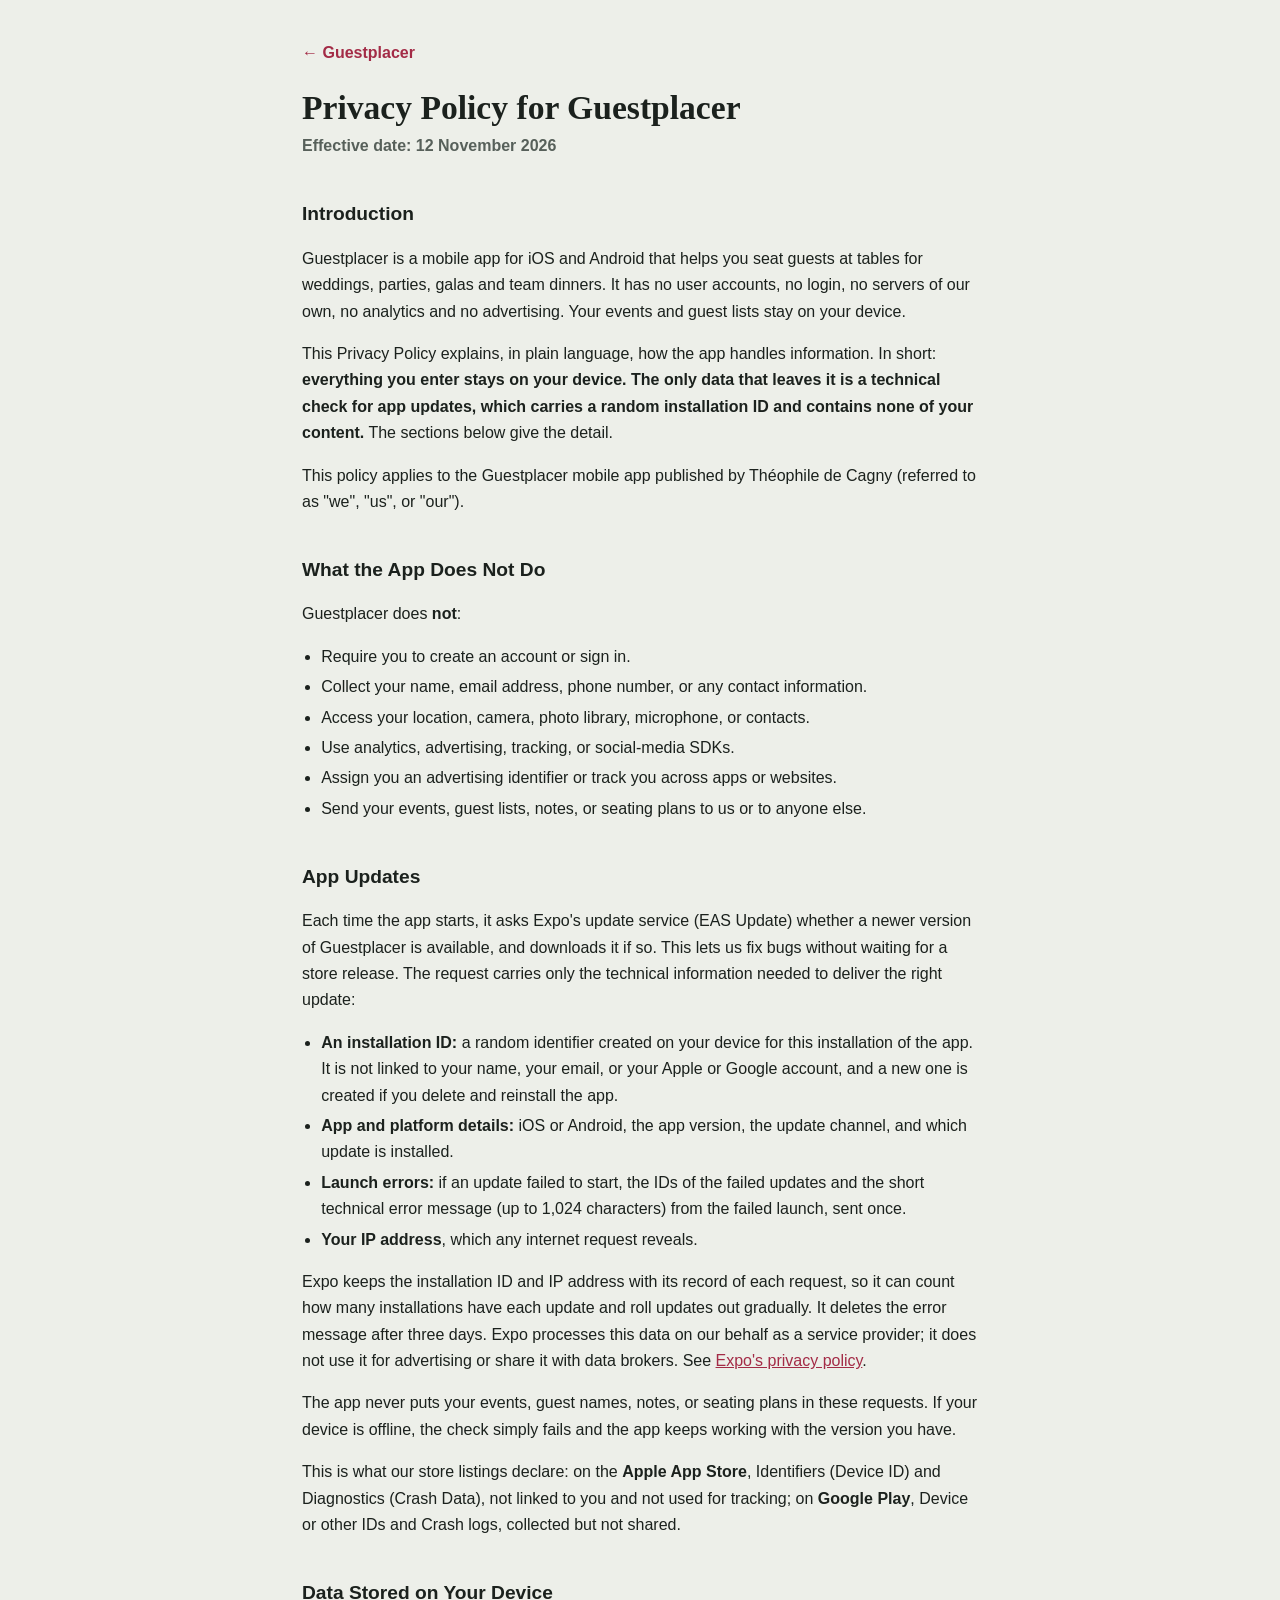
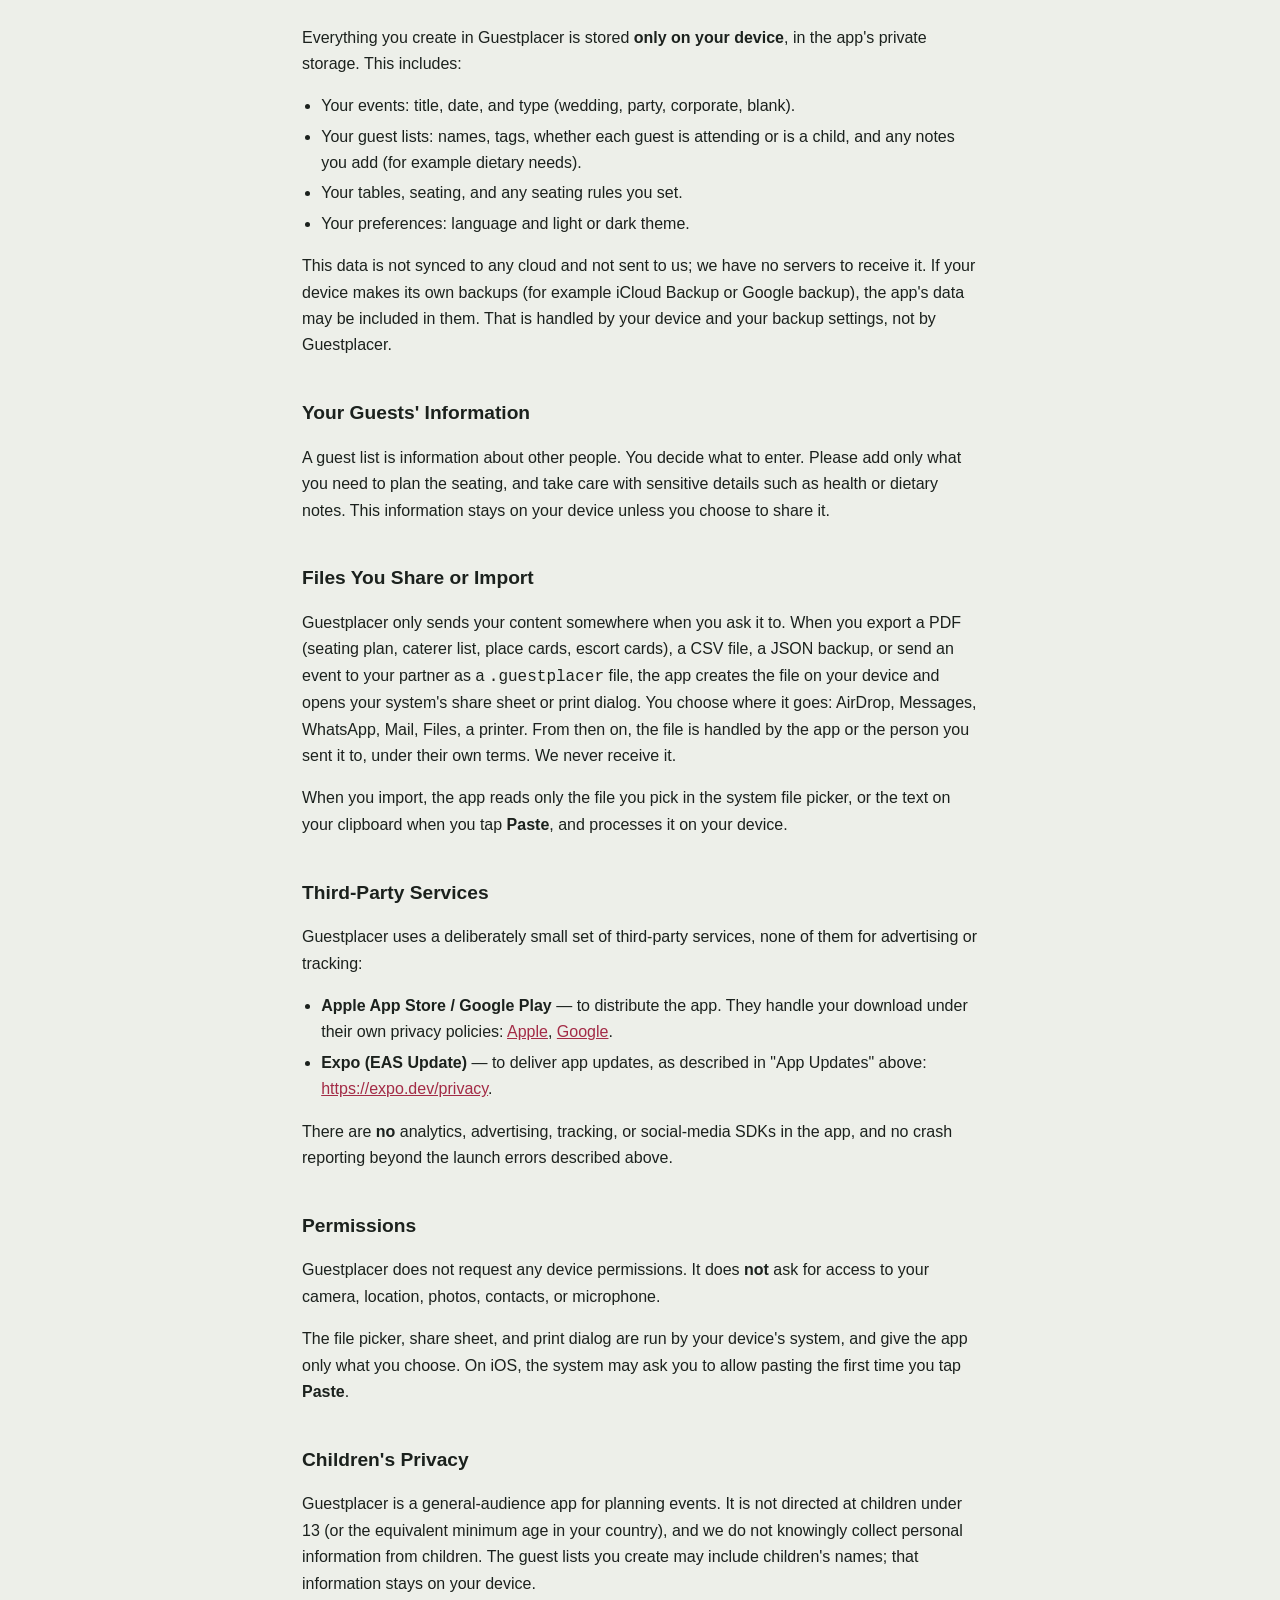
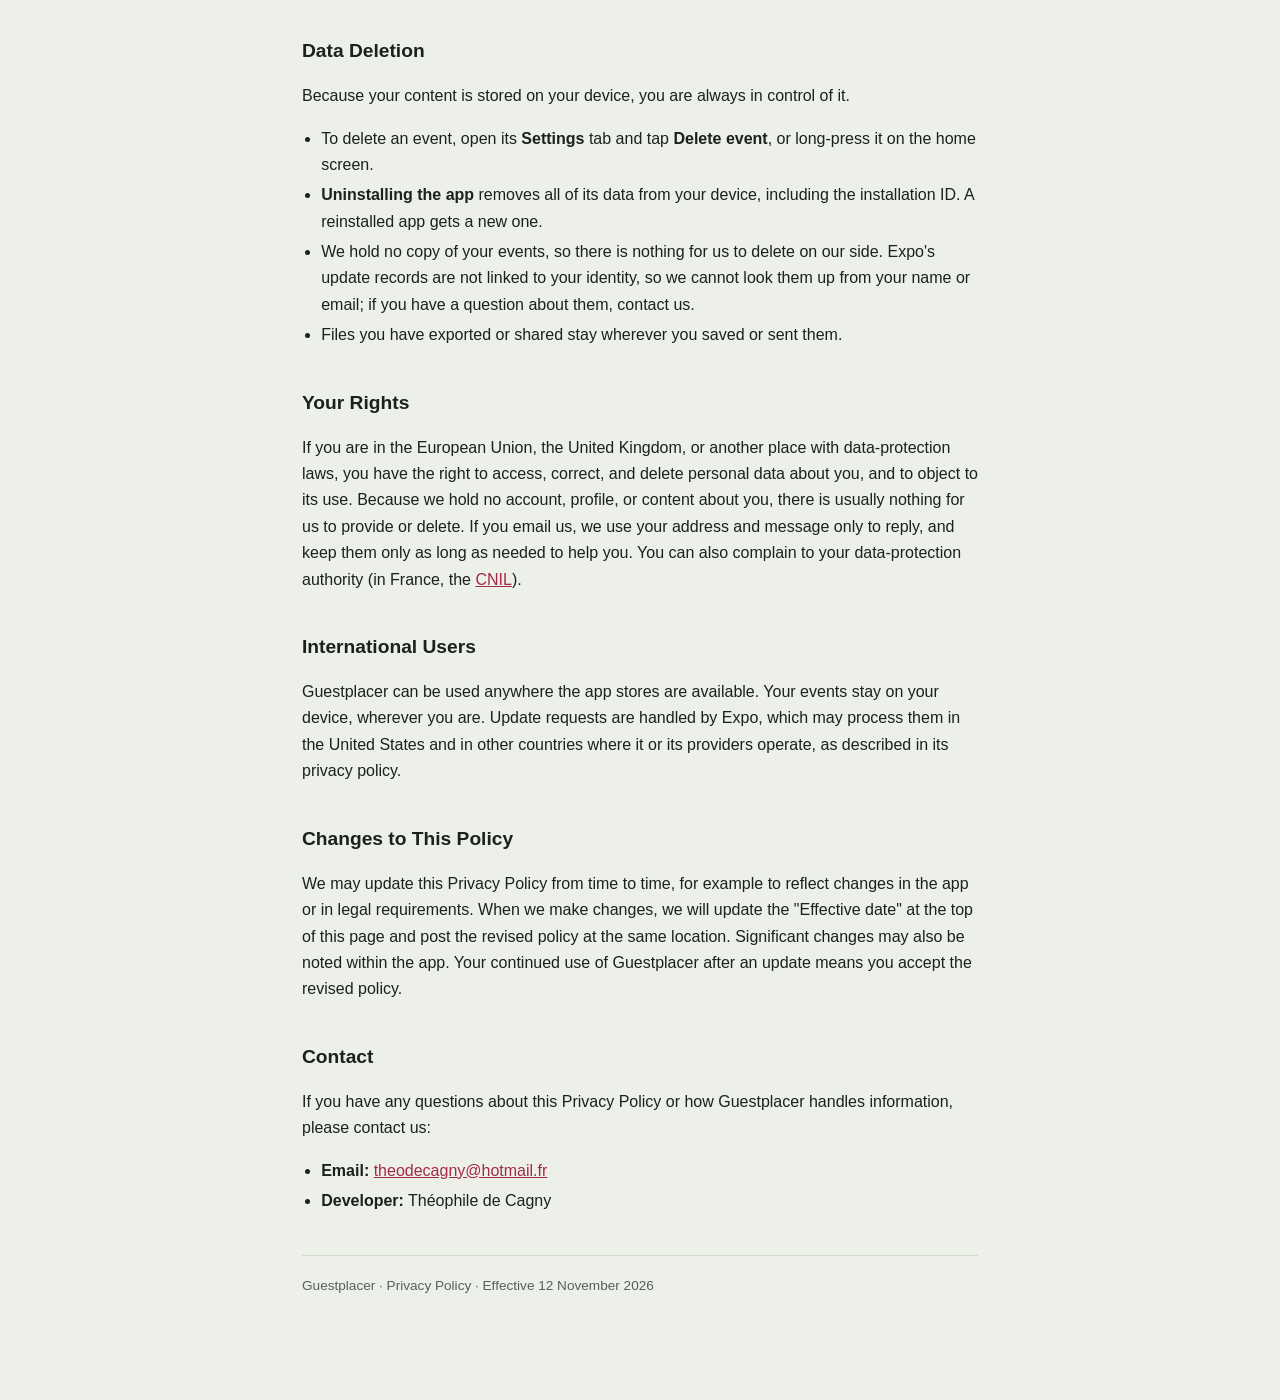
==== privacy.html @ cca82ee7 "Add Guestplacer support, privacy and terms pages Co-Authored-By: Claude Opus 5.5 <noreply@anthropic." ====
<!doctype html>
<html lang="en">
<head>
<meta charset="utf-8">
<meta name="viewport" content="width=device-width, initial-scale=1">
<title>Privacy Policy — Guestplacer</title>
<link rel="icon" href="mark.svg" type="image/svg+xml">
<link rel="stylesheet" href="style.css">
</head>
<body>
<div class="wrap">
<a class="back" href="index.html">&larr; Guestplacer</a>
<h1>Privacy Policy for Guestplacer</h1>
<p class="eff">Effective date: 12 November 2026</p>

<h2>Introduction</h2>
<p>Guestplacer is a mobile app for iOS and Android that helps you seat guests at tables for weddings, parties, galas and team dinners. It has no user accounts, no login, no servers of our own, no analytics and no advertising. Your events and guest lists stay on your device.</p>
<p>This Privacy Policy explains, in plain language, how the app handles information. In short: <strong>everything you enter stays on your device. The only data that leaves it is a technical check for app updates, which carries a random installation ID and contains none of your content.</strong> The sections below give the detail.</p>
<p>This policy applies to the Guestplacer mobile app published by Th&eacute;ophile de Cagny (referred to as "we", "us", or "our").</p>

<h2>What the App Does Not Do</h2>
<p>Guestplacer does <strong>not</strong>:</p>
<ul>
<li>Require you to create an account or sign in.</li>
<li>Collect your name, email address, phone number, or any contact information.</li>
<li>Access your location, camera, photo library, microphone, or contacts.</li>
<li>Use analytics, advertising, tracking, or social-media SDKs.</li>
<li>Assign you an advertising identifier or track you across apps or websites.</li>
<li>Send your events, guest lists, notes, or seating plans to us or to anyone else.</li>
</ul>

<h2>App Updates</h2>
<p>Each time the app starts, it asks Expo's update service (EAS Update) whether a newer version of Guestplacer is available, and downloads it if so. This lets us fix bugs without waiting for a store release. The request carries only the technical information needed to deliver the right update:</p>
<ul>
<li><strong>An installation ID:</strong> a random identifier created on your device for this installation of the app. It is not linked to your name, your email, or your Apple or Google account, and a new one is created if you delete and reinstall the app.</li>
<li><strong>App and platform details:</strong> iOS or Android, the app version, the update channel, and which update is installed.</li>
<li><strong>Launch errors:</strong> if an update failed to start, the IDs of the failed updates and the short technical error message (up to 1,024 characters) from the failed launch, sent once.</li>
<li><strong>Your IP address</strong>, which any internet request reveals.</li>
</ul>
<p>Expo keeps the installation ID and IP address with its record of each request, so it can count how many installations have each update and roll updates out gradually. It deletes the error message after three days. Expo processes this data on our behalf as a service provider; it does not use it for advertising or share it with data brokers. See <a href="https://expo.dev/privacy">Expo's privacy policy</a>.</p>
<p>The app never puts your events, guest names, notes, or seating plans in these requests. If your device is offline, the check simply fails and the app keeps working with the version you have.</p>
<p>This is what our store listings declare: on the <strong>Apple App Store</strong>, Identifiers (Device ID) and Diagnostics (Crash Data), not linked to you and not used for tracking; on <strong>Google Play</strong>, Device or other IDs and Crash logs, collected but not shared.</p>

<h2>Data Stored on Your Device</h2>
<p>Everything you create in Guestplacer is stored <strong>only on your device</strong>, in the app's private storage. This includes:</p>
<ul>
<li>Your events: title, date, and type (wedding, party, corporate, blank).</li>
<li>Your guest lists: names, tags, whether each guest is attending or is a child, and any notes you add (for example dietary needs).</li>
<li>Your tables, seating, and any seating rules you set.</li>
<li>Your preferences: language and light or dark theme.</li>
</ul>
<p>This data is not synced to any cloud and not sent to us; we have no servers to receive it. If your device makes its own backups (for example iCloud Backup or Google backup), the app's data may be included in them. That is handled by your device and your backup settings, not by Guestplacer.</p>

<h2>Your Guests' Information</h2>
<p>A guest list is information about other people. You decide what to enter. Please add only what you need to plan the seating, and take care with sensitive details such as health or dietary notes. This information stays on your device unless you choose to share it.</p>

<h2>Files You Share or Import</h2>
<p>Guestplacer only sends your content somewhere when you ask it to. When you export a PDF (seating plan, caterer list, place cards, escort cards), a CSV file, a JSON backup, or send an event to your partner as a <code>.guestplacer</code> file, the app creates the file on your device and opens your system's share sheet or print dialog. You choose where it goes: AirDrop, Messages, WhatsApp, Mail, Files, a printer. From then on, the file is handled by the app or the person you sent it to, under their own terms. We never receive it.</p>
<p>When you import, the app reads only the file you pick in the system file picker, or the text on your clipboard when you tap <strong>Paste</strong>, and processes it on your device.</p>

<h2>Third-Party Services</h2>
<p>Guestplacer uses a deliberately small set of third-party services, none of them for advertising or tracking:</p>
<ul>
<li><strong>Apple App Store / Google Play</strong> &mdash; to distribute the app. They handle your download under their own privacy policies: <a href="https://www.apple.com/legal/privacy/">Apple</a>, <a href="https://policies.google.com/privacy">Google</a>.</li>
<li><strong>Expo (EAS Update)</strong> &mdash; to deliver app updates, as described in "App Updates" above: <a href="https://expo.dev/privacy">https://expo.dev/privacy</a>.</li>
</ul>
<p>There are <strong>no</strong> analytics, advertising, tracking, or social-media SDKs in the app, and no crash reporting beyond the launch errors described above.</p>

<h2>Permissions</h2>
<p>Guestplacer does not request any device permissions. It does <strong>not</strong> ask for access to your camera, location, photos, contacts, or microphone.</p>
<p>The file picker, share sheet, and print dialog are run by your device's system, and give the app only what you choose. On iOS, the system may ask you to allow pasting the first time you tap <strong>Paste</strong>.</p>

<h2>Children's Privacy</h2>
<p>Guestplacer is a general-audience app for planning events. It is not directed at children under 13 (or the equivalent minimum age in your country), and we do not knowingly collect personal information from children. The guest lists you create may include children's names; that information stays on your device.</p>

<h2>Data Deletion</h2>
<p>Because your content is stored on your device, you are always in control of it.</p>
<ul>
<li>To delete an event, open its <strong>Settings</strong> tab and tap <strong>Delete event</strong>, or long-press it on the home screen.</li>
<li><strong>Uninstalling the app</strong> removes all of its data from your device, including the installation ID. A reinstalled app gets a new one.</li>
<li>We hold no copy of your events, so there is nothing for us to delete on our side. Expo's update records are not linked to your identity, so we cannot look them up from your name or email; if you have a question about them, contact us.</li>
<li>Files you have exported or shared stay wherever you saved or sent them.</li>
</ul>

<h2>Your Rights</h2>
<p>If you are in the European Union, the United Kingdom, or another place with data-protection laws, you have the right to access, correct, and delete personal data about you, and to object to its use. Because we hold no account, profile, or content about you, there is usually nothing for us to provide or delete. If you email us, we use your address and message only to reply, and keep them only as long as needed to help you. You can also complain to your data-protection authority (in France, the <a href="https://www.cnil.fr/">CNIL</a>).</p>

<h2>International Users</h2>
<p>Guestplacer can be used anywhere the app stores are available. Your events stay on your device, wherever you are. Update requests are handled by Expo, which may process them in the United States and in other countries where it or its providers operate, as described in its privacy policy.</p>

<h2>Changes to This Policy</h2>
<p>We may update this Privacy Policy from time to time, for example to reflect changes in the app or in legal requirements. When we make changes, we will update the "Effective date" at the top of this page and post the revised policy at the same location. Significant changes may also be noted within the app. Your continued use of Guestplacer after an update means you accept the revised policy.</p>

<h2>Contact</h2>
<p>If you have any questions about this Privacy Policy or how Guestplacer handles information, please contact us:</p>
<ul>
<li><strong>Email:</strong> <a href="mailto:theodecagny@hotmail.fr">theodecagny@hotmail.fr</a></li>
<li><strong>Developer:</strong> Th&eacute;ophile de Cagny</li>
</ul>

<p class="foot">Guestplacer &middot; Privacy Policy &middot; Effective 12 November 2026</p>
</div>
</body>
</html>
---- style.css ----
:root {
  color-scheme: light dark;
  --paper: #EDEFE9;
  --card: #FBFCF9;
  --ink: #1B211D;
  --muted: #57605A;
  --accent: #A32B46;
  --hair: #D5DACE;
}
@media (prefers-color-scheme: dark) {
  :root {
    --paper: #131711;
    --card: #1B201A;
    --ink: #E8ECE3;
    --muted: #A6AFA4;
    --accent: #E4788E;
    --hair: #2F362E;
  }
}
* { box-sizing: border-box; }
body {
  margin: 0;
  background: var(--paper);
  color: var(--ink);
  font: 16px/1.65 -apple-system, BlinkMacSystemFont, "Segoe UI", Roboto, Helvetica, Arial, sans-serif;
}
.wrap { max-width: 720px; margin: 0 auto; padding: 40px 22px 90px; }
h1 { font-family: "Bodoni Moda", "Bodoni 72", Didot, Georgia, serif; font-weight: 600; font-size: 2.1rem; line-height: 1.15; margin: 0 0 6px; }
h2 { font-size: 1.2rem; margin: 2em 0 .4em; }
p, li { color: var(--ink); }
.eff { color: var(--muted); font-weight: 600; margin: 0 0 1.6em; }
a { color: var(--accent); }
ul { padding-left: 1.2em; }
li { margin: .25em 0; }
.back { display: inline-block; margin-bottom: 1.4em; color: var(--accent); text-decoration: none; font-weight: 700; }
.back:hover { text-decoration: underline; }
.foot { color: var(--muted); font-size: .85rem; margin-top: 3em; border-top: 1px solid var(--hair); padding-top: 1.4em; }
.card {
  display: block;
  background: var(--card);
  border: 1px solid var(--hair);
  border-radius: 18px;
  padding: 18px 20px;
  margin: 12px 0;
  text-decoration: none;
  color: var(--ink);
}
.card:hover { border-color: var(--accent); }
.card b { color: var(--accent); }
.card span { display: block; color: var(--muted); font-size: .92rem; margin-top: 3px; }
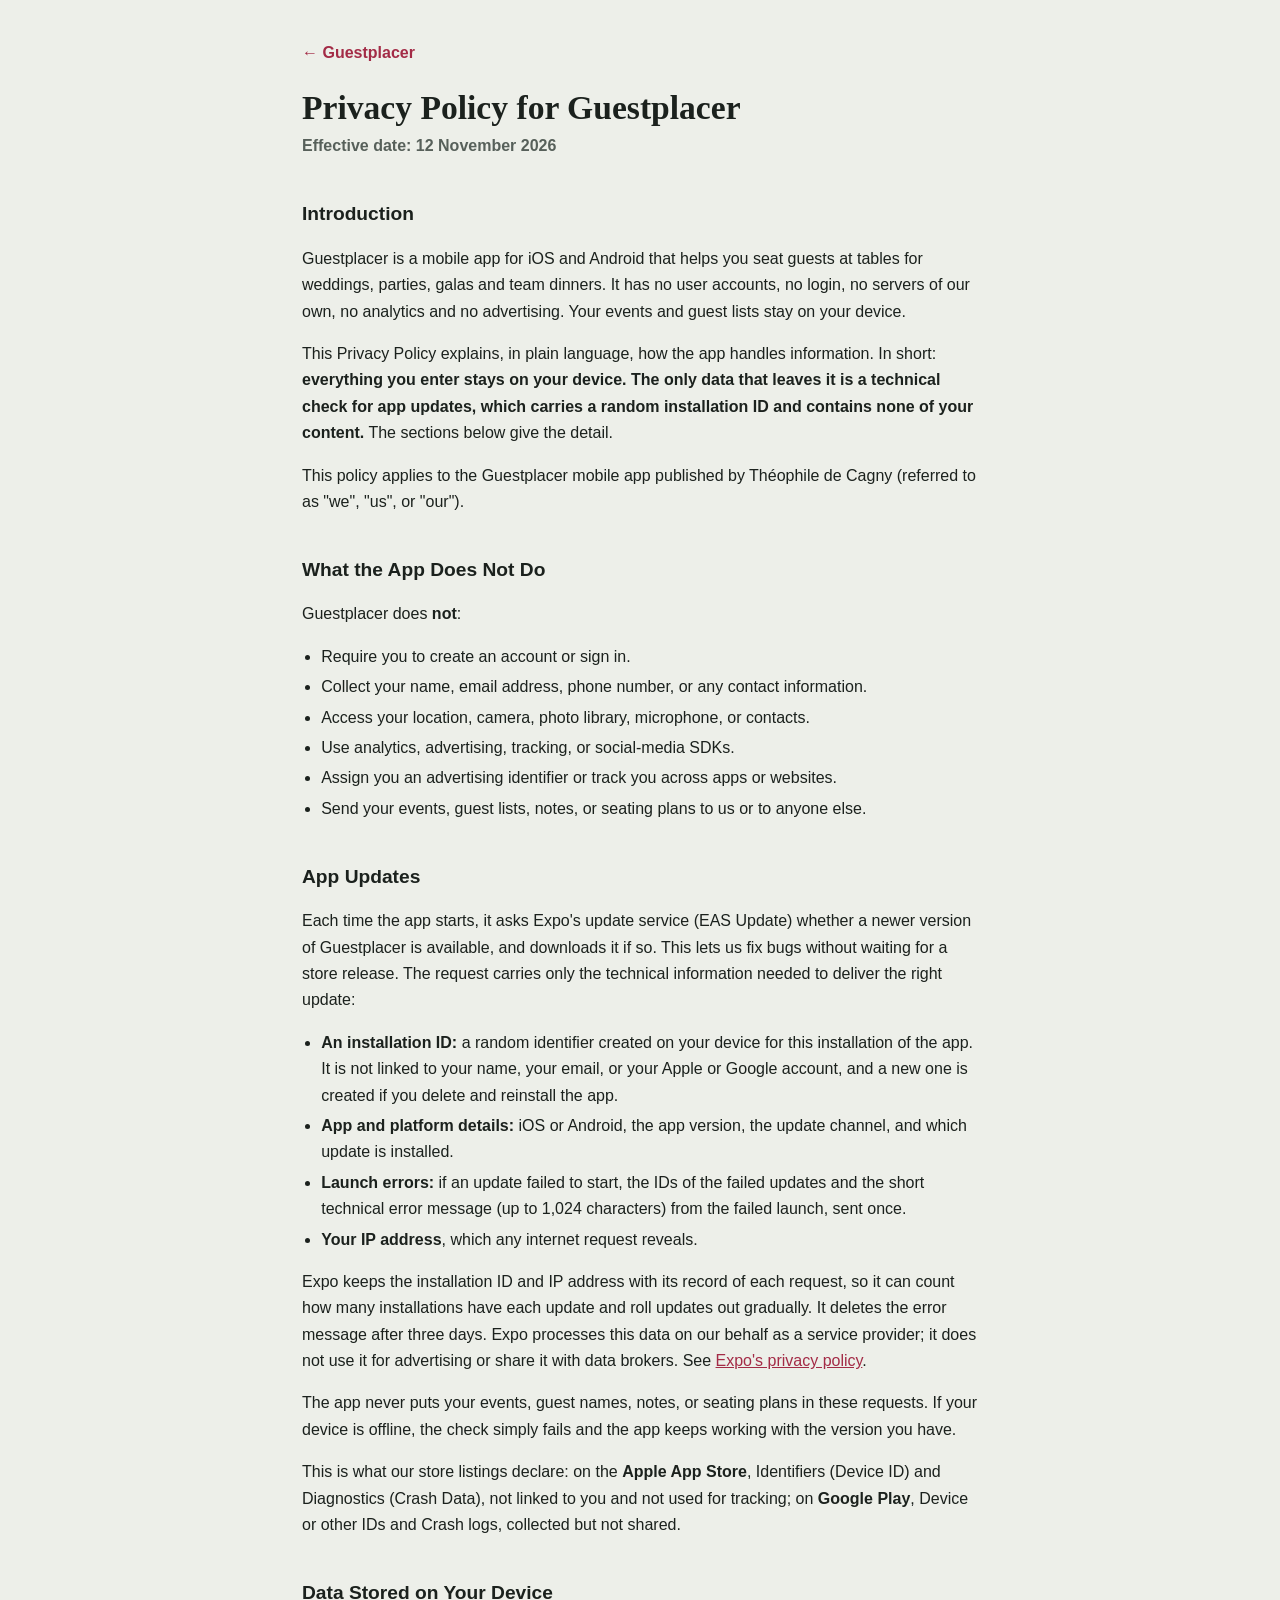
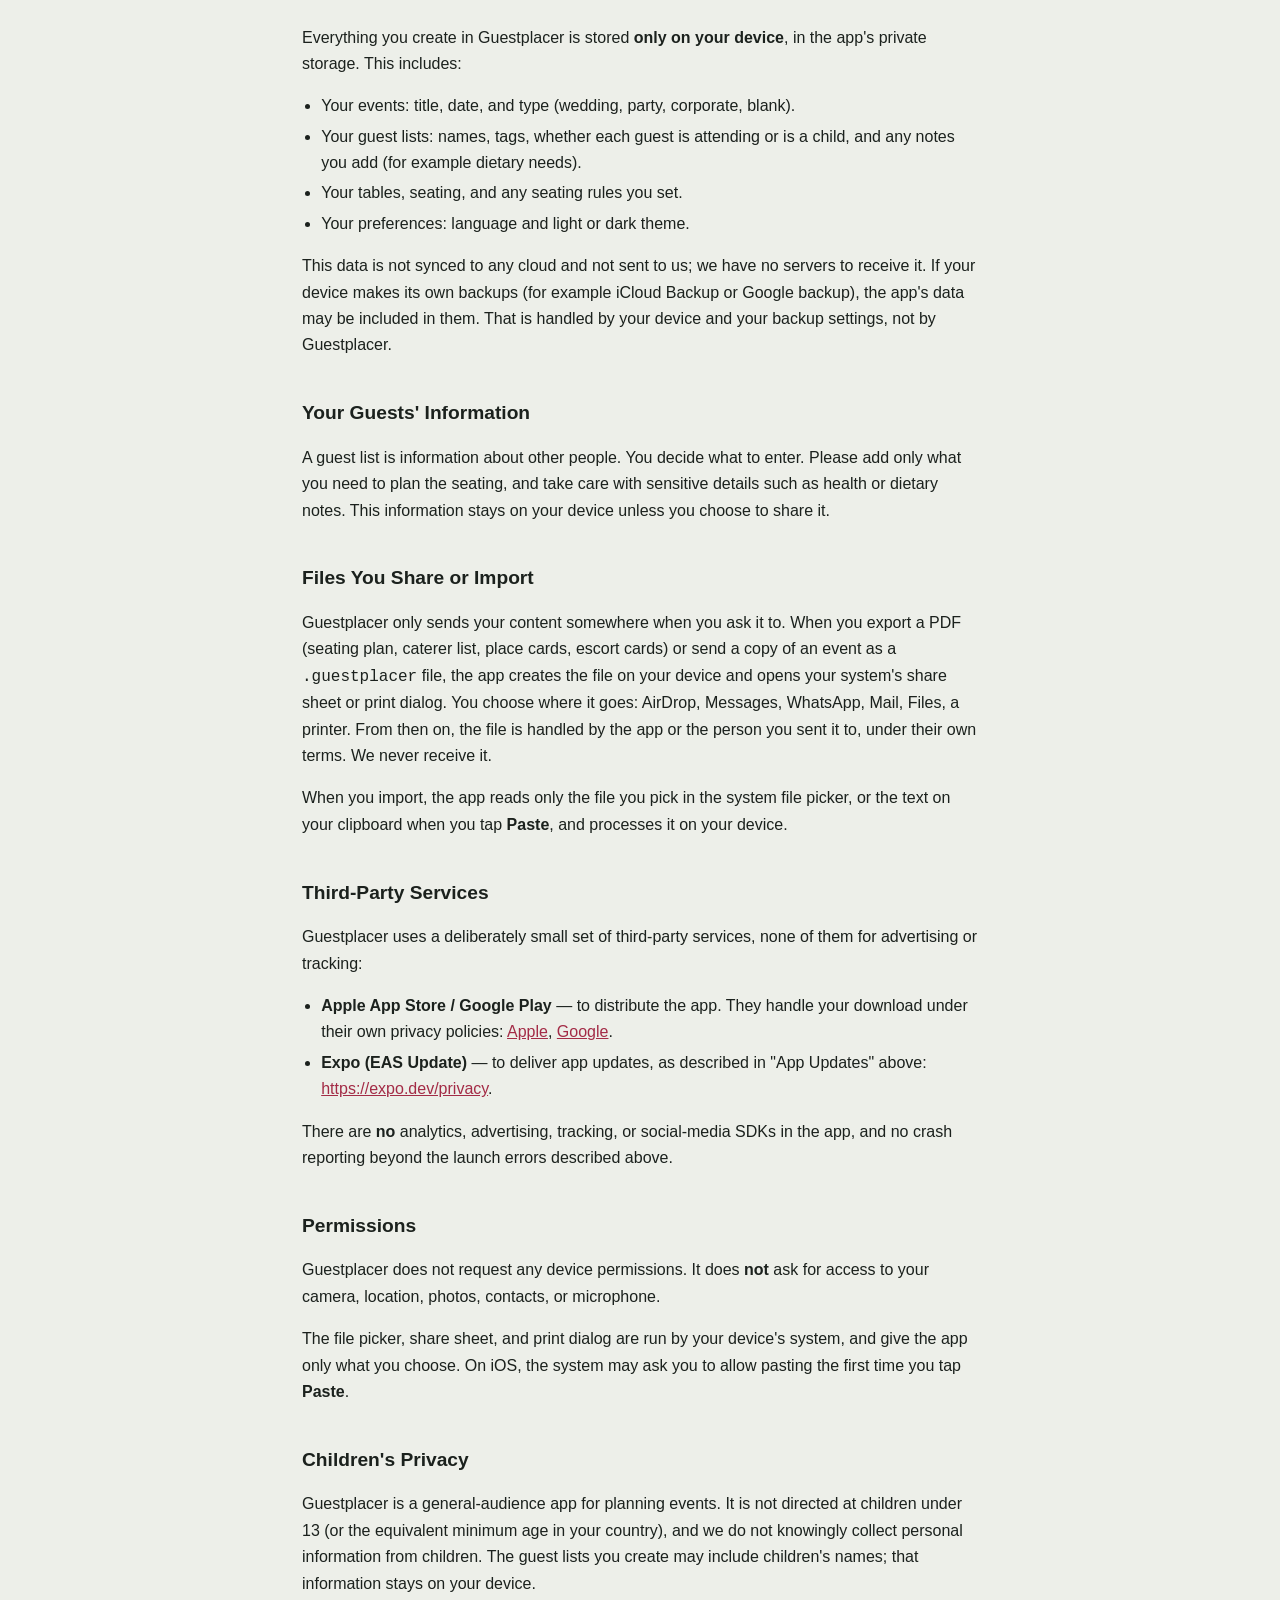
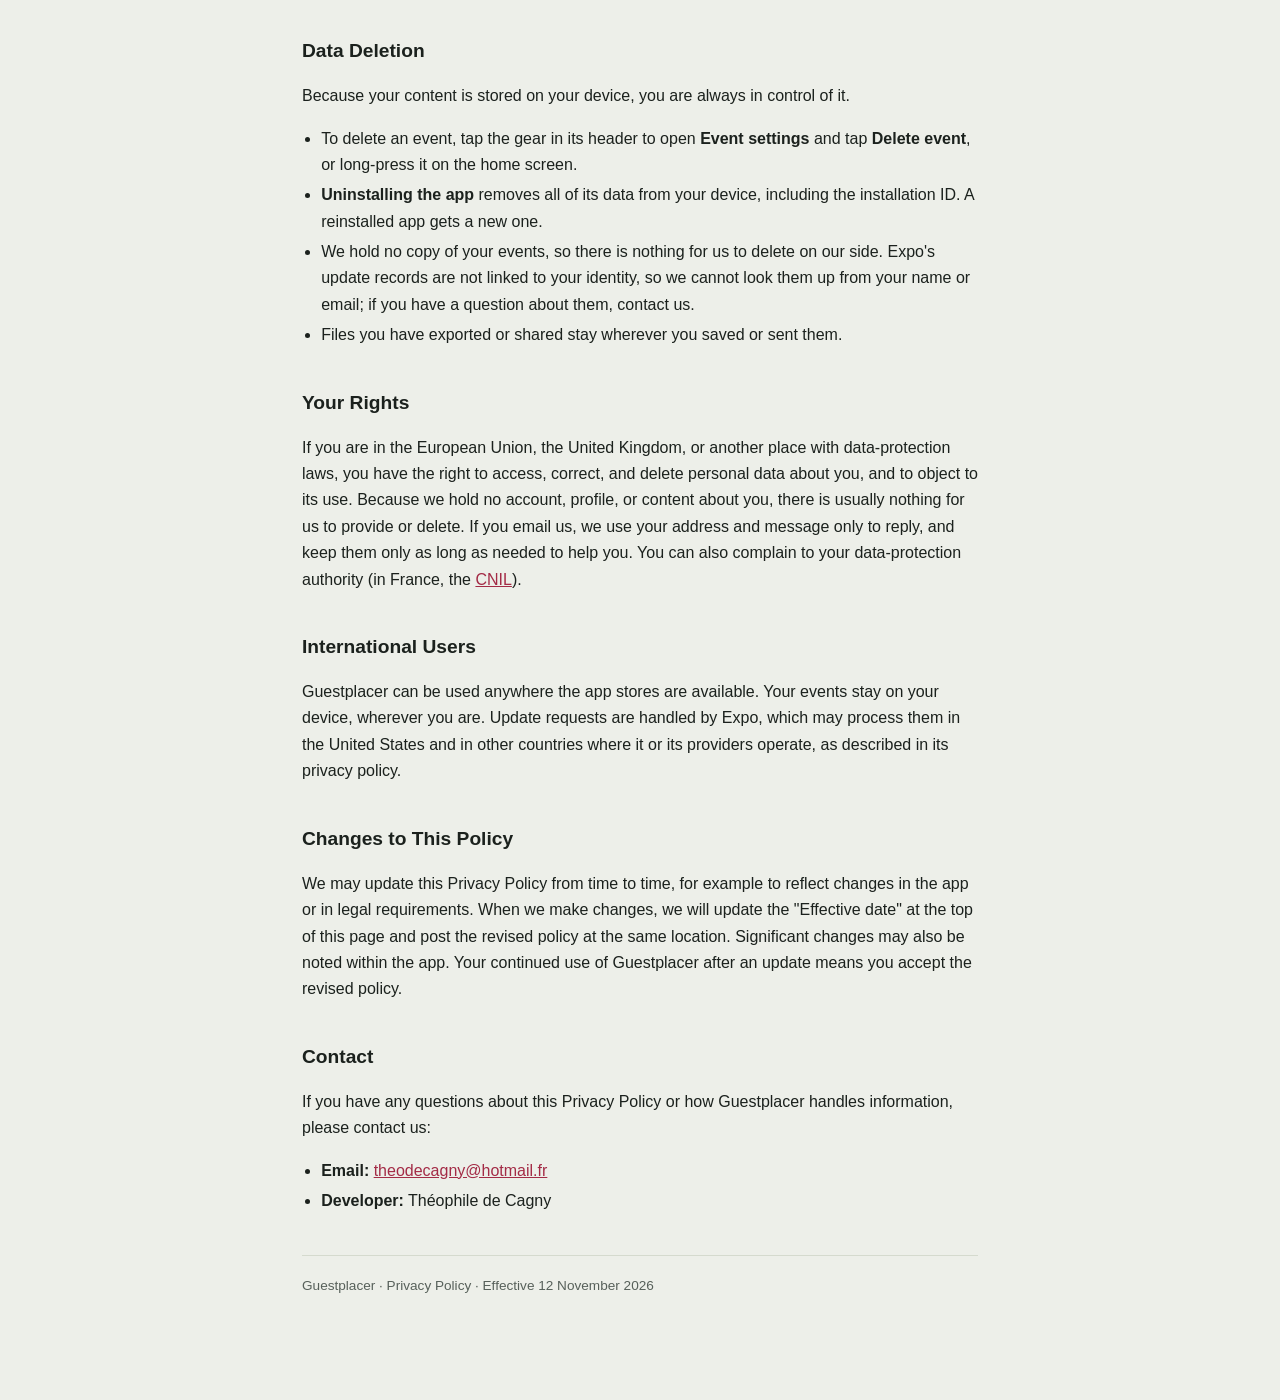
==== commit b4d57e6b: "Help: match the app's new tabs and Export tab Point the support, privacy and terms pages at the new " ====
--- a/privacy.html
+++ b/privacy.html
@@ -55,7 +55,7 @@
 <p>A guest list is information about other people. You decide what to enter. Please add only what you need to plan the seating, and take care with sensitive details such as health or dietary notes. This information stays on your device unless you choose to share it.</p>
 
 <h2>Files You Share or Import</h2>
-<p>Guestplacer only sends your content somewhere when you ask it to. When you export a PDF (seating plan, caterer list, place cards, escort cards), a CSV file, a JSON backup, or send an event to your partner as a <code>.guestplacer</code> file, the app creates the file on your device and opens your system's share sheet or print dialog. You choose where it goes: AirDrop, Messages, WhatsApp, Mail, Files, a printer. From then on, the file is handled by the app or the person you sent it to, under their own terms. We never receive it.</p>
+<p>Guestplacer only sends your content somewhere when you ask it to. When you export a PDF (seating plan, caterer list, place cards, escort cards) or send a copy of an event as a <code>.guestplacer</code> file, the app creates the file on your device and opens your system's share sheet or print dialog. You choose where it goes: AirDrop, Messages, WhatsApp, Mail, Files, a printer. From then on, the file is handled by the app or the person you sent it to, under their own terms. We never receive it.</p>
 <p>When you import, the app reads only the file you pick in the system file picker, or the text on your clipboard when you tap <strong>Paste</strong>, and processes it on your device.</p>
 
 <h2>Third-Party Services</h2>
@@ -76,7 +76,7 @@
 <h2>Data Deletion</h2>
 <p>Because your content is stored on your device, you are always in control of it.</p>
 <ul>
-<li>To delete an event, open its <strong>Settings</strong> tab and tap <strong>Delete event</strong>, or long-press it on the home screen.</li>
+<li>To delete an event, tap the gear in its header to open <strong>Event settings</strong> and tap <strong>Delete event</strong>, or long-press it on the home screen.</li>
 <li><strong>Uninstalling the app</strong> removes all of its data from your device, including the installation ID. A reinstalled app gets a new one.</li>
 <li>We hold no copy of your events, so there is nothing for us to delete on our side. Expo's update records are not linked to your identity, so we cannot look them up from your name or email; if you have a question about them, contact us.</li>
 <li>Files you have exported or shared stay wherever you saved or sent them.</li>
